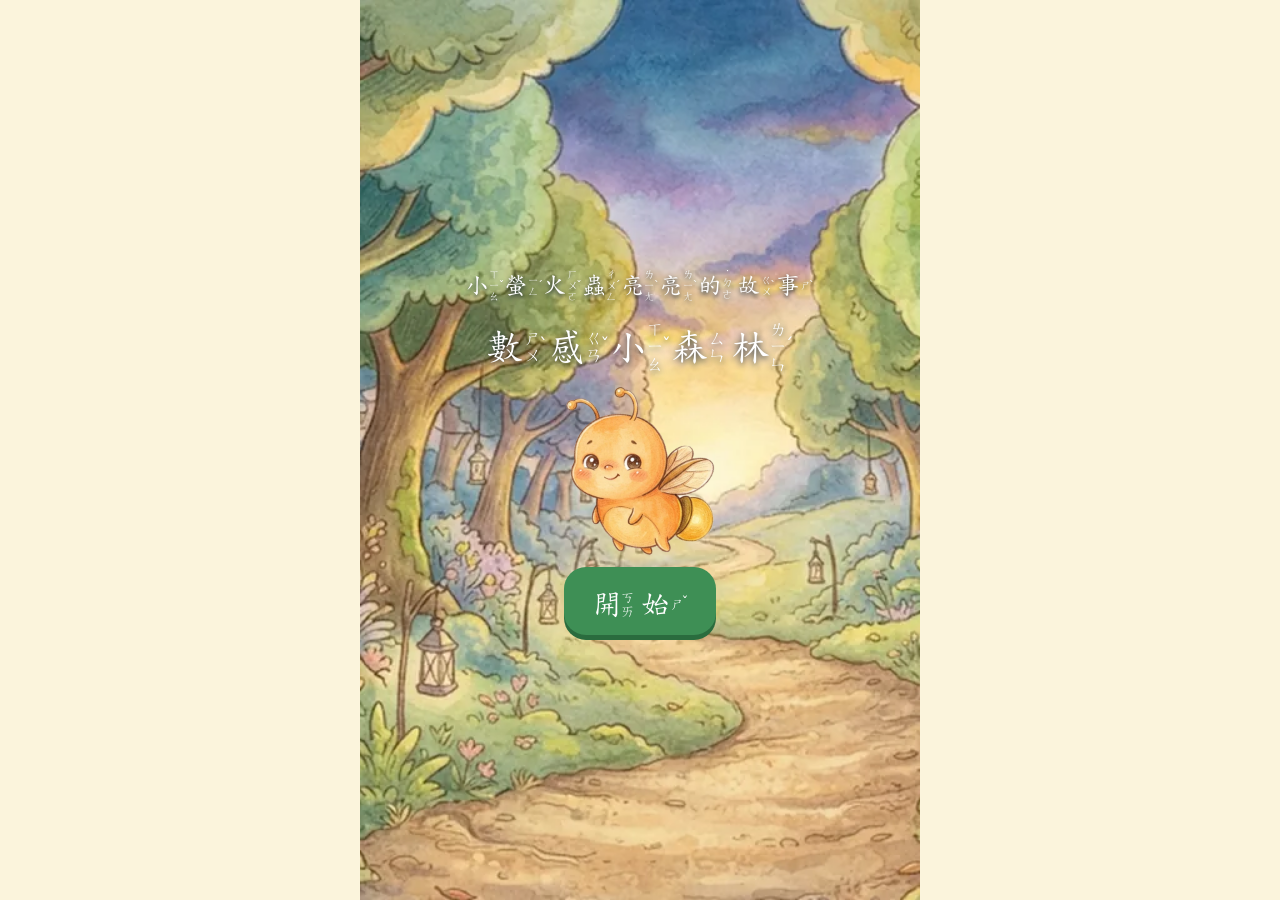
==== index.html @ 3691287b "更新網站 2026-11-02 13:04 Co-Authored-By: Claude Opus 5.5 <noreply@anthropic.com>" ====
<!doctype html>
<html lang="zh-Hant">
<head>
<meta charset="utf-8">
<meta name="viewport" content="width=device-width,initial-scale=1,viewport-fit=cover,user-scalable=no">
<meta name="theme-color" content="#3e8f55">
<title>數感小森林</title>
<link rel="stylesheet" href="style.css?v=202611021304">
</head>
<body>
<main id="app"></main>
<script>window.APP_V="202611021304"</script>
<script src="zy.js?v=202611021304"></script>
<script src="quiz.js?v=202611021304"></script>
<script src="logic.js?v=202611021304"></script>
<script src="story.js?v=202611021304"></script>
<script src="game.js?v=202611021304"></script>
</body>
</html>
---- style.css ----
@font-face { font-family: "SGKai"; src: url(assets/kai.woff2) format("woff2"); font-display: swap; }
:root { --paper: #fbf4dc; --card: #fffdf7; --ink: #2f4032; --soft: #6b7a66; --line: #dcd2ac; --leaf: #3e8f55; --sun: #f2b632; --berry: #d6476b; --good: #2f9e6a; --warn: #d9772b; --sky: #3b82c4; }
* { box-sizing: border-box; -webkit-tap-highlight-color: transparent; }
html, body { margin: 0; background: var(--paper); color: var(--ink); font-family: "SGKai", "DFKai-SB", "BiauKai", "Kaiti TC", serif; overscroll-behavior: none; }
body { line-height: 1.6; font-size: 24px; }
#app { max-width: 560px; margin: 0 auto; padding: 8px 14px 28px; min-height: 100dvh; }
button { font: inherit; color: inherit; cursor: pointer; }
.num { font-family: "Trebuchet MS", "Arial Rounded MT Bold", Arial, sans-serif; font-weight: 700; }
.num.big { font-size: 40px; }
/* 注音 */
.zc { display: inline-flex; align-items: center; white-space: nowrap; line-height: 1.2; vertical-align: middle; }
.bp { position: relative; display: inline-flex; flex-direction: column; align-items: center; justify-content: center; width: 1.3em; padding-right: .42em; margin-left: .04em; font: 400 max(.46em, 11px)/1.02 "Microsoft JhengHei", "PingFang TC", "Noto Sans TC", system-ui, sans-serif; color: inherit; letter-spacing: 0; }
.bp span { display: block; }
.bp .tone { position: absolute; right: 0; top: 50%; transform: translateY(-55%); font-style: normal; line-height: 1; }
.bp .qing { display: block; font-style: normal; line-height: .5; }
.parent .bp { display: none; }
/* 上方 */
.top { display: flex; align-items: center; gap: 8px; margin-bottom: 8px; min-height: 52px; }
.icon-btn { width: 50px; height: 50px; border-radius: 50%; border: 2px solid var(--line); background: var(--card); font-size: 24px; flex: none; line-height: 1; padding: 0; }
.dots { flex: 1; display: flex; gap: 6px; align-items: center; min-width: 0; }
.dots i { width: 15px; height: 15px; border-radius: 50%; background: #e9dfbd; }
.dots i.g2 { background: var(--sun); } .dots i.g1 { background: #f7dc8f; } .dots i.g0 { background: #cbbf9a; }
.sem { background: var(--leaf); color: #fff; border-radius: 12px; padding: 2px 9px; font-size: 18px; flex: none; }
.skip { border: 2px solid var(--line); background: var(--card); border-radius: 22px; padding: 4px 13px; font-size: 19px; min-height: 48px; }
.say { display: flex; gap: 8px; align-items: flex-start; }
.spk { width: 46px; height: 46px; flex: none; border-radius: 50%; border: 2px solid var(--sun); background: #fff6d6; font-size: 21px; padding: 0; line-height: 1; }
.prompt1 { font-size: 27px; line-height: 1.45; flex: 1; }
.prompt1 .num { font-size: 32px; color: var(--berry); }
.scene { margin: 8px 0; } .scene:empty { display: none; }
.work { margin: 8px 0; }
.mg { font-size: 25px; min-height: 8px; text-align: center; line-height: 1.4; }
.mg.good { color: var(--good); } .mg.hint { color: var(--warn); }
.actions { display: flex; gap: 10px; justify-content: center; flex-wrap: wrap; margin-top: 8px; }
.btn { border: none; background: var(--leaf); color: #fff; border-radius: 22px; padding: 10px 28px; font-size: 26px; min-height: 66px; box-shadow: 0 5px 0 #2a6c3e; }
.btn.big { font-size: 30px; min-width: 150px; }
.btn.alt { background: #fff; color: var(--ink); box-shadow: 0 5px 0 var(--line); border: 2px solid var(--line); }
.btn:active { transform: translateY(3px); box-shadow: 0 2px 0 #2a6c3e; }
/* 物品 */
.ic { display: block; width: 100%; height: 100%; }
.it, .di, .fi { position: relative; display: inline-flex; align-items: center; justify-content: center; }
.bdg { position: absolute; right: -4px; top: -6px; min-width: 25px; height: 25px; background: var(--berry); color: #fff; border-radius: 13px; font: 700 16px/25px Arial, sans-serif; text-align: center; padding: 0 3px; font-style: normal; z-index: 2; pointer-events: none; }
.items { display: grid; grid-template-columns: repeat(5, 1fr); gap: 5px; justify-items: center; align-items: center; max-width: 360px; margin: 0 auto; }
.items > * { width: 100%; aspect-ratio: 1; max-width: 66px; }
.items.szS { grid-template-columns: repeat(5, 1fr); gap: 3px; } .items.szS > * { max-width: 48px; }
.gone { opacity: .28; filter: grayscale(1); display: inline-flex; }
.ghost { opacity: .35; outline: 3px dashed var(--line); border-radius: 12px; display: inline-flex; }
.empty { width: 120px; margin: 0 auto; }
.ani { display: block; max-width: 100%; height: 100%; object-fit: contain; pointer-events: none; user-select: none; }
.it svg, .it img { pointer-events: none; }
.lightme { background: none; border: none; padding: 0; position: relative; }
.lightme .tail { transition: .2s; }
.lightme.on .tail, .it.on .tail { fill: #ffe35c; filter: drop-shadow(0 0 7px #ffc400); }
.flash { animation: flash .35s 3 alternate; }
@keyframes flash { to { filter: brightness(1.35) drop-shadow(0 0 7px #ffc400); background-color: #fff2a8; } }
.shake { animation: shk .35s; } @keyframes shk { 25% { transform: translateX(-7px); } 75% { transform: translateX(7px); } }
.pop { animation: pop .3s; } @keyframes pop { from { transform: scale(.82); opacity: 0; } }
/* 選項 */
.opts { display: grid; gap: 10px; }
.opts.n2 { grid-template-columns: 1fr 1fr; } .opts.n3 { grid-template-columns: 1fr 1fr 1fr; } .opts.n4 { grid-template-columns: 1fr 1fr; }
.opt { min-height: 84px; border: 3px solid var(--line); background: var(--card); border-radius: 20px; font-size: 25px; padding: 7px 5px; display: flex; flex-direction: column; align-items: center; justify-content: center; line-height: 1.25; box-shadow: 0 4px 0 var(--line); position: relative; }
.opt.yes { border-color: var(--good); background: #e4f7ea; } .opt.no { border-color: #d9b4a8; opacity: .55; }
.opt .ic { width: 66px; height: 66px; } .opt .ani { height: 64px; }
.swatch { display: block; width: 58px; height: 28px; border-radius: 14px; margin-bottom: 3px; }
/* 拖放 */
.dg { touch-action: none; user-select: none; cursor: grab; }
.lift { opacity: .3; }
.ghost-d { position: fixed; z-index: 99; pointer-events: none; margin: 0; }
.pile { display: flex; flex-wrap: wrap; justify-content: center; gap: 5px; min-height: 66px; padding: 6px; background: #f4ebc9; border-radius: 16px; }
.di { width: 58px; height: 58px; }
.dz { border: 3px dashed #bba873; border-radius: 18px; background: #fffbe9; margin-top: 9px; }
.dz-in { display: flex; flex-wrap: wrap; gap: 3px; justify-content: center; align-items: center; min-height: 60px; padding: 4px; }
.dz-in .di { width: 50px; height: 50px; }
#dz { display: flex; align-items: center; padding: 5px; min-height: 120px; }
.dz-ic { width: 66px; flex: none; } #dz .dz-in { flex: 1; }
.plates { display: grid; grid-template-columns: 1fr 1fr; gap: 9px; }
.plate { border-radius: 50%; aspect-ratio: 1.1; display: flex; align-items: center; justify-content: center; border-style: solid; background: #fff; }
.bins { display: grid; gap: 8px; } .bins.n2, .bins.n4 { grid-template-columns: 1fr 1fr; } .bins.n3 { grid-template-columns: 1fr 1fr 1fr; }
.bin { padding: 5px; text-align: center; min-height: 118px; }
.bin b { font-weight: 400; font-size: 23px; }
.outl { display: block; width: 62px; height: 62px; margin: 0 auto; opacity: .3; filter: grayscale(.4); }
.binic { display: block; width: 44px; height: 44px; margin: 0 auto; }
.can { border-style: solid; border-width: 4px; border-top-width: 10px; border-radius: 8px 8px 18px 18px; }
.di.sel { outline: 4px solid var(--sun); border-radius: 8px; }
.ani-d { width: 62px; height: 62px; }
.boat { border: none; background: linear-gradient(#b87b45, #8a5a2b); border-radius: 12px 12px 60px 60px; padding: 9px; min-height: 96px; }
.boat .dz-in { min-height: 72px; } .boat .di { width: 54px; height: 54px; }
/* 兩群 */
.two { display: flex; align-items: center; gap: 6px; justify-content: center; }
.grp { flex: 1; min-width: 0; background: #fffbe9; border: 2px solid var(--line); border-radius: 16px; padding: 7px 4px; min-height: 76px; }
.grp-t { margin: 0 0 3px; font-size: 21px; text-align: center; line-height: 1.2; }
.grp .items { grid-template-columns: repeat(4, 1fr); } .sign { font-family: Arial; font-size: 34px; color: var(--berry); }
.two .grp .items > * { max-width: 46px; }
.two.small .grp { padding: 4px; }
/* 串 */
.strand { display: flex; margin: 3px auto; max-width: 340px; background: linear-gradient(transparent 46%, #8a5a2b 46%, #8a5a2b 54%, transparent 54%); justify-content: space-between; }
.strand > * { width: 9.6%; aspect-ratio: 1; display: block; }
.strand.tied { background: linear-gradient(transparent 44%, #d6476b 44%, #d6476b 56%, transparent 56%); }
.strand .bdg { min-width: 18px; height: 18px; font-size: 12px; line-height: 18px; }
.loose { display: flex; gap: 4px; justify-content: center; margin-top: 6px; flex-wrap: wrap; } .loose > * { width: 32px; height: 32px; }
.two.small .loose > * { width: 16px; height: 16px; } .two.small .strand > * { min-width: 0; }
.rack { min-height: 60px; } .rack-b { display: flex; flex-wrap: wrap; gap: 1px; margin: 2px; background: #f4ebc9; border-radius: 8px; padding: 1px; }
.rack-b .cellb { width: 26px; height: 42px; } .rack-b .tied { width: 62px; height: 62px; }
.rack { display: flex; flex-wrap: wrap; flex-direction: column; gap: 2px; }
.strand .cellb { width: 9.6%; aspect-ratio: 1; }
.pile.small .sb { width: 50px; height: 50px; border: none; background: none; padding: 0; }
/* 樹枝 */
.sticks { display: flex; flex-wrap: wrap; gap: 1px; justify-content: center; }
.sticks .bdl { width: 60px; height: 66px; } .sticks .one { width: 26px; height: 58px; }
.sticks.ones { margin-top: 5px; }
.two.small .sticks .bdl { width: 40px; height: 44px; } .two.small .sticks .one { width: 15px; height: 34px; }
.offable { background: none; border: none; padding: 0; cursor: pointer; } .out { opacity: .15; pointer-events: none; filter: grayscale(1); }
.flyaway { animation: fly .7s forwards; } @keyframes fly { to { transform: translate(35px, -90px) rotate(20deg); opacity: 0; } }
/* 十格盤 */
.frame { display: grid; grid-template-columns: repeat(5, 1fr); gap: 3px; max-width: 340px; margin: 5px auto; background: #8a5a2b; padding: 4px; border-radius: 10px; }
.cell { aspect-ratio: 1; background: #fffbe9; border-radius: 5px; display: flex; align-items: center; justify-content: center; }
.cell > * { width: 92%; height: 92%; } .fi { pointer-events: none; }
.fab .frame { max-width: 270px; }
.gone-row { display: flex; gap: 3px; justify-content: center; } .gone-row > * { width: 28px; height: 28px; }
/* 比長短 */
.track { position: relative; padding: 8px 0 8px 18px; background: #f4ebc9; border-radius: 14px; overflow: hidden; }
.startline { position: absolute; left: 16px; top: 0; bottom: 0; width: 5px; background: var(--berry); }
.worm { display: flex; align-items: center; margin: 7px 0; }
.seg { width: 34px; height: 34px; border-radius: 50%; border: 2px solid #fff6; margin-right: -2px; }
.wface { width: 36px; height: 36px; border-radius: 50%; position: relative; border: 2px solid #fff6; }
.wface::before, .wface::after { content: ''; position: absolute; top: 12px; width: 7px; height: 7px; border-radius: 50%; background: #23304a; } .wface::before { left: 8px; } .wface::after { right: 7px; }
.seg .bdg { font-size: 12px; min-width: 17px; height: 17px; line-height: 17px; }
.aw { touch-action: none; cursor: grab; width: max-content; } .aw.snap { filter: drop-shadow(0 0 5px #ffc400); }
.stand { position: relative; display: flex; justify-content: space-around; align-items: flex-end; height: 240px; background: #f4ebc9; border-radius: 14px; border-bottom: 6px solid #8a5a2b; }
.tall { text-align: center; display: flex; flex-direction: column; align-items: center; justify-content: flex-end; } .tall small { font-size: 18px; line-height: 1.1; }
.aw.v { align-self: flex-end; }
.ground { position: absolute; bottom: 0; left: 0; right: 0; height: 0; }
.hop { display: flex; align-items: center; height: 56px; } .hop .it { width: 32px; height: 32px; } .far .hop .ani { margin-left: 3px; }
/* 排隊 */
.queue { display: flex; align-items: flex-end; justify-content: flex-start; gap: 2px; background: #f4ebc9; border-radius: 14px; padding: 6px 2px; overflow: hidden; }
.front { font-size: 19px; color: var(--berry); flex: none; align-self: center; }
.q-a { flex: 1 1 0; min-width: 0; max-width: 64px; height: 78px; background: none; border: 3px solid transparent; border-radius: 12px; padding: 0; position: relative; display: block; }
.q-a .ani { width: 100%; height: 100%; } .q-a.yes, .q-a.mk { border-color: var(--good); background: #e4f7ea; } .q-a.no { opacity: .45; }
.ani-it { display: block; width: 100%; height: 100%; }
.pairs .pair-r { display: flex; gap: 2px; justify-content: center; } .pairs .it, .pairs .empty1 { width: 52px; height: 56px; }
/* 連線 */
.mt { position: relative; padding: 2px 0; } .mt-l { position: absolute; inset: 0; width: 100%; height: 100%; pointer-events: none; z-index: 2; }
.mt-r { display: flex; justify-content: center; gap: 4px; } .mt-r.bot { margin-top: 70px; }
.mt-a, .mt-b { width: 56px; height: 62px; border: 3px solid transparent; border-radius: 12px; background: #fffbe9; padding: 2px; } .sel { border-color: var(--sun) !important; } .used { background: #e4f7ea; }
.mt-a .ani { height: 100%; width: 100%; }
/* 鐘 */
.clock { display: block; width: min(280px, 72vw); margin: 0 auto; touch-action: none; }
#dial .hh, #dial .mh { cursor: grab; }
.big-ic { width: 130px; height: 130px; margin: 0 auto; }
/* 排事 */
.cards { display: grid; grid-template-columns: 1fr 1fr 1fr; gap: 8px; }
.card1 { position: relative; background: var(--card); border: 3px solid var(--line); border-radius: 16px; padding: 7px 2px; font-size: 23px; line-height: 1.25; } .card1 .ic { width: 62px; height: 62px; margin: 0 auto; }
/* 月曆 */
.cal { background: #fff; border: 3px solid #8a5a2b; border-radius: 13px; padding: 5px; max-width: 370px; margin: 0 auto; } .cal-m { text-align: center; font-size: 21px; line-height: 1.2; }
.cal-h, .cal-g { display: grid; grid-template-columns: repeat(7, 1fr); gap: 2px; text-align: center; } .cal-h b { font-weight: 400; font-size: 20px; line-height: 1.2; }
.cal-d { position: relative; aspect-ratio: 1; min-height: 44px; border: 1px solid var(--line); background: #fffbe9; border-radius: 7px; padding: 0; font: 700 17px Arial, sans-serif; }
.cal-d.mk { background: #ffe08a; border-color: var(--warn); } .cal-d.today { background: #d2ecd6; } .stard { position: absolute; top: -2px; right: 1px; font-size: 13px; font-style: normal; color: var(--warn); }
.scene .cal-d { min-height: 34px; pointer-events: none; font-size: 15px; }
.week { display: grid; grid-template-columns: repeat(7, 1fr); gap: 4px; } .wk { background: #fffbe9; border: 2px solid var(--line); border-radius: 9px; text-align: center; font-size: 22px; } .wk.mk { background: #ffe08a; }
/* 錢 */
.coin { display: block; width: 100%; height: 100%; }
.thing { display: flex; align-items: center; justify-content: center; gap: 7px; } .thing > svg { width: 62px; height: 62px; } .tag { background: #fff6d6; border: 2px solid var(--sun); border-radius: 13px; padding: 1px 13px; }
.tray { min-height: 92px; border-radius: 42px; border-style: solid; background: #f4ebc9; } .tray.tall2 { min-height: 150px; border-radius: 18px; }
.bank { display: flex; gap: 8px; justify-content: center; margin-top: 9px; }
.cb { width: 74px; height: 74px; border: none; background: none; padding: 0; } .cb.big { width: 104px; height: 118px; background: #f4ebc9; border-radius: 15px; padding: 5px; display: flex; flex-direction: column; align-items: center; font-size: 22px; line-height: 1.2; } .cb.big .ic { flex: 1; min-height: 0; }
.tc { width: 44px; height: 44px; border: none; background: none; padding: 0; } .tc.bdl { width: 52px; height: 60px; } .tc.one { width: 26px; height: 58px; }
/* 按鍵 */
.pad { display: grid; grid-template-columns: repeat(3, 1fr); gap: 7px; max-width: 330px; margin: 0 auto; }
.pad-show { grid-column: 1/4; height: 56px; background: #fff; border: 3px solid var(--line); border-radius: 13px; text-align: center; font: 700 38px/50px Arial, sans-serif; color: var(--berry); }
.pad button { height: 62px; border: 2px solid var(--line); border-bottom-width: 5px; background: var(--card); border-radius: 15px; font: 700 31px Arial, sans-serif; }
.pad .pad-ok { background: var(--leaf); color: #fff; border-color: #2a6c3e; font-family: "SGKai", serif; font-weight: 400; } .pad .pad-x { background: #f4ebc9; }
/* 路 */
.road { display: grid; grid-template-columns: repeat(var(--n), 1fr); padding: 4px; border: none; border-top: 3px solid #bda26a; border-bottom: 3px solid #bda26a; background: #e9d6a3; border-radius: 0; min-height: 70px; align-items: center; }
.slot { position: relative; display: block; aspect-ratio: 1; outline: 2px dashed #ad9663; outline-offset: -3px; }
.slot .bdg { top: -9px; }
.paths { background: #f4ebc9; border-radius: 13px; padding: 6px; } .path-r { display: flex; margin: 6px 0; align-items: center; min-height: 40px; }
.path-r .it { width: 38px; height: 38px; flex: none; } .joint { width: 4px; height: 44px; background: var(--berry); margin: 0 3px; flex: none; }
.path-r.foot .it { width: calc(100% / 6); height: 54px; flex: none; }
.path-r.clip .it { width: calc(100% / var(--w)); min-width: 0; height: 30px; flex: none; }
.path-r.foot .it { width: calc(100% / (var(--w) / 3)); }
.path-road { height: 10px; background: #bda26a; border-radius: 5px; }
/* 形狀 */
.tries { display: flex; justify-content: center; gap: 13px; min-height: 150px; align-items: flex-end; overflow: hidden; }
.try { width: 96px; height: 96px; background: none; border: none; padding: 0; position: relative; }
.roll { animation: roll 1.1s forwards; } @keyframes roll { to { transform: translateX(130px) rotate(540deg); opacity: .5; } }
.still { animation: shk .4s; } .fall { animation: fall .6s forwards; } @keyframes fall { 50% { transform: translateY(-50px); } to { transform: translate(60px, 0) rotate(120deg); } }
.dbl { position: absolute; left: 0; bottom: 94%; width: 100%; height: 100%; animation: pop .3s; }
.puz { display: block; width: min(270px, 70vw); margin: 0 auto; background: #fffbe9; border-radius: 13px; touch-action: none; }
.pcs { display: flex; flex-wrap: wrap; gap: 7px; justify-content: center; align-items: center; margin-top: 8px; min-height: 90px; background: #f4ebc9; border-radius: 13px; padding: 5px; } .pc { display: inline-block; } .pc svg { display: block; }
.dot { cursor: pointer; }
.blk-w { display: grid; grid-template-columns: 1fr 1fr; gap: 12px; } .blk { display: grid; gap: 2px; background: #f4ebc9; padding: 4px; border-radius: 9px; }
.bk { aspect-ratio: 1; min-height: 44px; border: 1px dashed #c6b57f; background: #fffbe9; border-radius: 5px; padding: 0; display: block; } .bk.f { background: #4f9ad6; border: 2px solid #2f6da6; }
/* 記錄 */
.marks { display: flex; justify-content: center; gap: 9px; } .mk-b { width: 56px; height: 56px; font-size: 27px; border-radius: 13px; border: 3px solid var(--line); background: var(--card); } .mk-b.sel { border-color: var(--sun); background: #fff6d6; }
.rec { border-bottom: 2px dashed var(--line); padding: 4px 0; } .rec-h { display: flex; gap: 2px; align-items: center; flex-wrap: wrap; } .rec-h b { font-weight: 400; margin-right: 4px; } .rec-h .ic { width: 34px; height: 34px; }
.rec-m { display: flex; align-items: center; gap: 5px; } .addm { width: 52px; height: 52px; border-radius: 50%; border: 2px solid var(--leaf); background: #e4f7ea; font-size: 25px; flex: none; padding: 0; } .ml { border: none; background: none; font-size: 25px; padding: 0 3px; }
.rec-l { display: flex; flex-wrap: wrap; }
.tally .t-row { display: flex; align-items: center; flex-wrap: wrap; gap: 2px; border-bottom: 2px dashed var(--line); padding: 2px 0; } .t-row b { font-weight: 400; margin-right: 6px; } .t-row .it { width: 42px; height: 42px; }
.bundle-big { display: block; width: 132px; height: 150px; border: none; background: none; margin: 0 auto; }
/* 首頁 */
.home-head { position: relative; margin: -8px -14px 8px; padding: 10px 14px 12px; background-size: cover; background-position: center; color: #fff; }
.home-head .vc { position: absolute; right: 10px; top: 10px; }
.logo { font-size: 38px; white-space: nowrap; margin: 0; text-shadow: 0 2px 6px #123; font-weight: 400; } .logo.small { font-size: 30px; }
.kicker { font-size: 24px; margin: 0; text-shadow: 0 2px 4px #123; }
.hero-row { display: flex; align-items: center; gap: 6px; margin-top: 3px; } .hero-row img { width: 72px; flex: none; }
.hero-say { display: flex; align-items: center; gap: 5px; background: #fffef7ee; color: var(--ink); padding: 5px 9px; border-radius: 15px; font-size: 23px; line-height: 1.3; }
.lit-bar { height: 11px; border-radius: 6px; background: #ffffff66; margin-top: 7px; overflow: hidden; } .lit-bar i { display: block; height: 100%; background: var(--sun); }
.part { font-size: 27px; margin: 11px 0 4px; font-weight: 400; color: var(--leaf); }
.stn-grid { display: grid; grid-template-columns: 1fr 1fr; gap: 9px; }
.stn { position: relative; height: 128px; border: 3px solid var(--line); border-radius: 17px; background-size: cover; background-position: center; padding: 0; overflow: hidden; display: flex; flex-direction: column; justify-content: flex-end; filter: saturate(.72) brightness(.92); }
.stn.lit { filter: none; border-color: var(--sun); } .stn.now { filter: none; border-color: var(--leaf); box-shadow: 0 0 0 3px #3e8f5555; }
.stn b { background: #fffef2e6; font-size: 23px; font-weight: 400; line-height: 1.25; padding: 2px 2px; display: block; text-align: center; }
.stn-n { position: absolute; left: 5px; top: 5px; background: var(--ink); color: #fff; border-radius: 12px; min-width: 28px; font: 700 17px/26px Arial; }
.stn-sem { position: absolute; right: 4px; top: 4px; font-size: 16px; padding: 0 5px; line-height: 1.3; } .stn-l { position: absolute; left: 38px; top: 3px; font-size: 16px; }
.dock { display: flex; gap: 8px; margin-top: 13px; } .dock button { flex: 1; min-height: 64px; border-radius: 16px; border: 2px solid var(--line); background: var(--card); font-size: 22px; }
.cover { margin: -8px -14px; min-height: 100dvh; background-size: cover; background-position: center; display: flex; flex-direction: column; align-items: center; justify-content: center; gap: 11px; color: #fff; }
.hero-big { width: 150px; }
.comic { margin: -8px -14px -28px; min-height: 100dvh; background-size: cover; background-position: center; display: flex; flex-direction: column; align-items: center; justify-content: flex-end; padding: 12px; gap: 11px; position: relative; }
.comic-top { position: absolute; top: 9px; left: 9px; right: 9px; display: flex; justify-content: space-between; } .comic-who { width: 170px; max-height: 40vh; object-fit: contain; }
.bubble { display: flex; gap: 7px; background: #fffef7f4; border: 3px solid var(--sun); border-radius: 20px; padding: 11px; width: 100%; align-items: flex-start; } .bubble-t { font-size: 28px; line-height: 1.45; }
.word-card { background: var(--berry); color: #fff; padding: 7px 24px; border-radius: 20px; font-size: 40px; box-shadow: 0 5px 0 #a02d4d; }
.st-img { height: 180px; background-size: cover; background-position: center; border-radius: 17px; display: flex; align-items: flex-end; justify-content: center; } .st-img img { height: 124px; }
.st-name { font-size: 31px; font-weight: 400; margin: 9px 0 3px; display: flex; align-items: center; gap: 7px; flex-wrap: wrap; } .st-say { margin: 3px 0 9px; font-size: 25px; }
.end { margin: -8px -14px -28px; min-height: 100dvh; background-size: cover; display: flex; align-items: center; justify-content: center; padding: 16px; } .end-card { background: #fffef7f2; border-radius: 22px; padding: 15px; text-align: center; width: 100%; } .end-t { font-size: 33px; font-weight: 400; margin: 3px 0; } .end-l { margin: 3px 0 9px; font-size: 25px; } .lamps { margin: 0; font-size: 33px; line-height: 1.1; }
.parent { font-family: "Microsoft JhengHei", sans-serif; font-size: 16px; } .parent table { border-collapse: collapse; width: 100%; } .parent td, .parent th { border: 1px solid var(--line); padding: 3px 5px; }
/* 題庫頁共用 */
.page-h { font-size: 27px; font-weight: 400; margin: 0; } .tag { font-size: 23px; margin: 5px 0; }
.lessons { display: grid; gap: 8px; } .lesson { display: flex; justify-content: space-between; align-items: center; background: var(--card); border: 2px solid var(--line); border-radius: 15px; padding: 9px; font-size: 23px; } .l-t { display: flex; flex-direction: column; } .l-t b { font-weight: 400; } small { font-size: .78em; }
.trail { text-align: center; font-size: 21px; } .prompt { font-size: 26px; line-height: 1.5; } .msg { font-size: 23px; } .msg.good { color: var(--good); } .msg.hint { color: var(--warn); }
.choices.col { display: grid; gap: 8px; width: 100%; } .choice { background: var(--card); border: 3px solid var(--line); border-radius: 15px; min-height: 66px; font-size: 25px; } .choice.no { opacity: .5; }

.opt-t { display: inline-block; line-height: 1.3; }
.opts.n3 .opt { font-size: 22px; }
.opt .opt-t .num { font-size: 26px; }

.path-r .it { flex: 1 1 0; min-width: 0; max-width: 38px; }
.path-r .it svg { width: 100%; }
.joint { flex: none; }
.scene .frame { max-width: 250px; margin: 3px auto; }
.scene .fab .frame { max-width: 250px; }
.pad.done button { display: none; }
.cover { margin-bottom: -28px; }

/* 單元數感測驗 */
.quiz-entry { position: relative; z-index: 2; display: flex; align-items: center; gap: 10px; width: 100%; background: rgba(255,253,247,.97); border-radius: 16px; border-bottom: 4px solid #d8c9a6; padding: 8px 14px; margin-bottom: 10px; min-height: 58px; }
.quiz-entry b { font-size: 21px; flex: 1; text-align: left; }
.quiz-entry small { font-size: 15px; color: var(--soft); }
.quiz-entry span { font-family: system-ui, sans-serif; font-size: 22px; }
.q-units { display: flex; flex-direction: column; gap: 10px; }
.q-unit { background: var(--card); border: 2px solid var(--line); border-radius: 14px; padding: 10px; display: flex; flex-direction: column; gap: 5px; }
.q-unit > b { font-size: 20px; }
.q-unit > small { font-size: 15px; color: var(--soft); line-height: 1.6; }
.q-lv { display: grid; grid-template-columns: repeat(3, 1fr); gap: 5px; }
.q-lv button { display: flex; flex-direction: column; align-items: center; background: #fff7e0; border: 2px solid var(--sun); border-bottom-width: 4px; border-radius: 10px; padding: 5px 2px; min-height: 58px; font-size: 16px; }
.q-lv button small { font-size: 13px; color: var(--soft); }
.q-bar { height: 8px; background: #eef0f4; border-radius: 99px; overflow: hidden; margin-bottom: 6px; }
.q-bar i { display: block; height: 100%; background: var(--leaf); }
.q-pic { white-space: pre-line; text-align: center; font-size: 26px; line-height: 1.35; font-family: system-ui, sans-serif; margin: 8px 0; word-break: break-all; }
.choices.col .choice { width: 100%; }
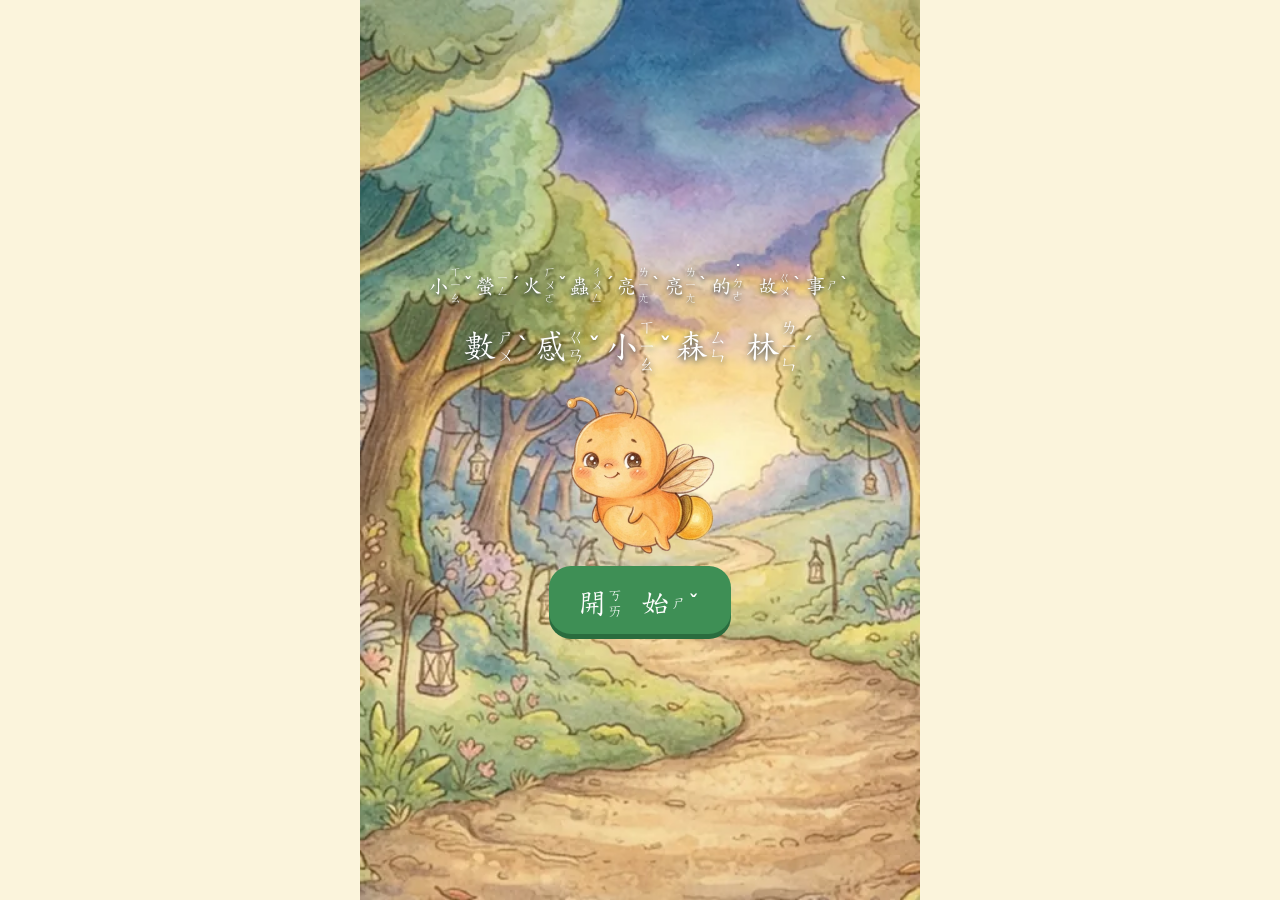
==== commit ffcb09ea: "更新網站 2026-11-02 14:15 Co-Authored-By: Claude Opus 5.5 <noreply@anthropic.com>" ====
--- a/index.html
+++ b/index.html
@@ -5,15 +5,15 @@
 <meta name="viewport" content="width=device-width,initial-scale=1,viewport-fit=cover,user-scalable=no">
 <meta name="theme-color" content="#3e8f55">
 <title>數感小森林</title>
-<link rel="stylesheet" href="style.css?v=202611021304">
+<link rel="stylesheet" href="style.css?v=202611021415">
 </head>
 <body>
 <main id="app"></main>
-<script>window.APP_V="202611021304"</script>
-<script src="zy.js?v=202611021304"></script>
-<script src="quiz.js?v=202611021304"></script>
-<script src="logic.js?v=202611021304"></script>
-<script src="story.js?v=202611021304"></script>
-<script src="game.js?v=202611021304"></script>
+<script>window.APP_V="202611021415"</script>
+<script src="zy.js?v=202611021415"></script>
+<script src="quiz.js?v=202611021415"></script>
+<script src="logic.js?v=202611021415"></script>
+<script src="story.js?v=202611021415"></script>
+<script src="game.js?v=202611021415"></script>
 </body>
 </html>
--- a/style.css
+++ b/style.css
@@ -239,6 +239,15 @@
 .scene .fab .frame { max-width: 250px; }
 .pad.done button { display: none; }
 .cover { margin-bottom: -28px; }
+/* 聲調要看得清楚：獨立一欄、放大加粗 */
+.bp { font-size: max(.5em, 12px); line-height: 1.08; width: 1.9em; padding-right: .9em; margin-right: .08em; }
+.bp .tone { right: 0; width: .9em; text-align: center; font-size: 1.3em; font-weight: 700; top: 50%; transform: translateY(-50%); }
+.bp .qing { font-size: 1.35em; font-weight: 700; line-height: .55; }
+/* 聲調欄寬和字級對齊，不壓到注音 */
+.bp { width: 2.05em; padding-right: 1.05em; }
+.bp .tone { width: .8em; }
+.logo { font-size: 34px; } .kicker { font-size: 21px; }
+.week { grid-template-columns: repeat(7, minmax(0, 1fr)); gap: 2px; } .wk { font-size: 17px; border-width: 1px; }
 
 /* 單元數感測驗 */
 .quiz-entry { position: relative; z-index: 2; display: flex; align-items: center; gap: 10px; width: 100%; background: rgba(255,253,247,.97); border-radius: 16px; border-bottom: 4px solid #d8c9a6; padding: 8px 14px; margin-bottom: 10px; min-height: 58px; }
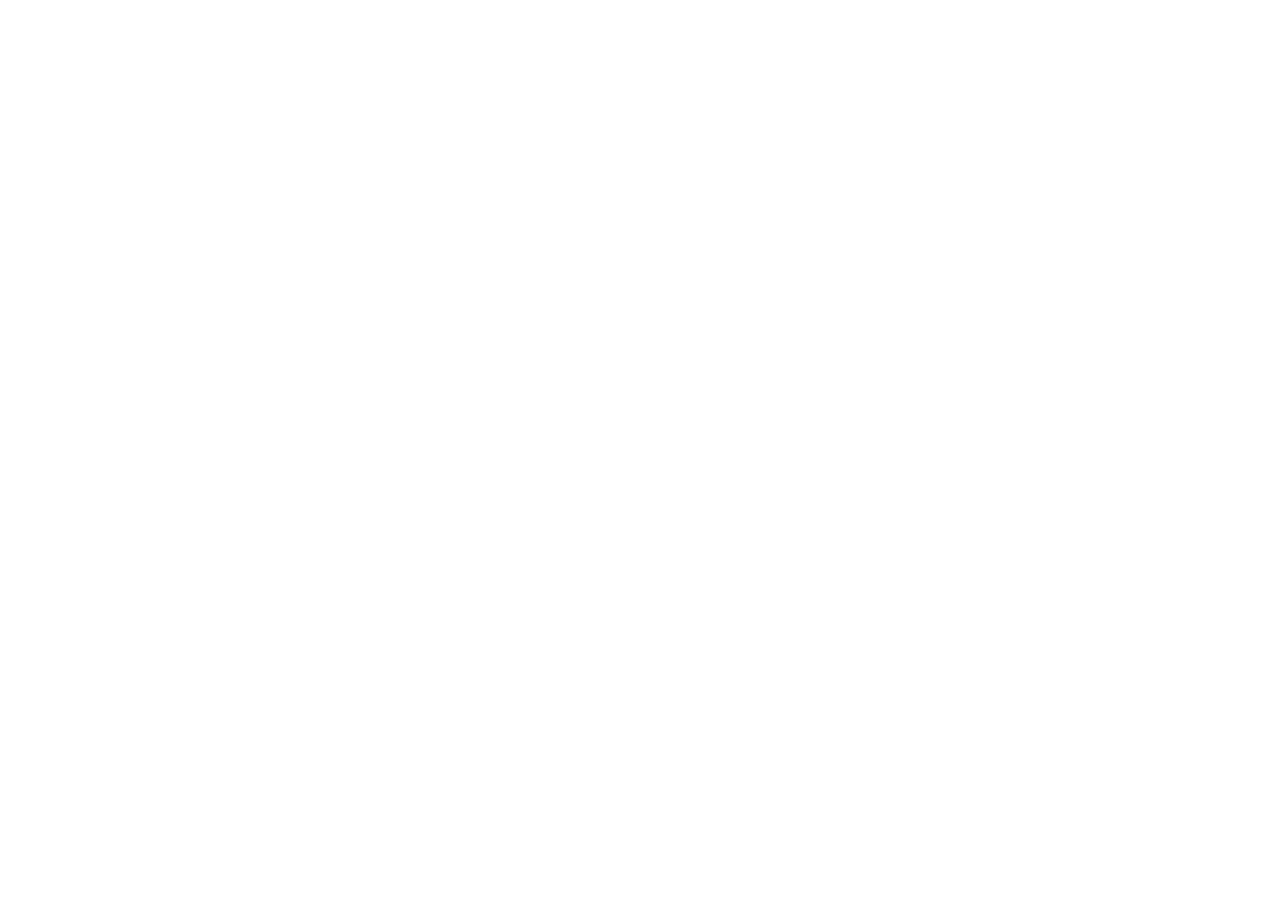
==== commit edea7155: "遊戲併入數感小學堂，舊網址改為轉址 Co-Authored-By: Claude Opus 5.5 <noreply@anthropic.com>" ====
--- a/index.html
+++ b/index.html
@@ -1,19 +1,4 @@
-<!doctype html>
-<html lang="zh-Hant">
-<head>
-<meta charset="utf-8">
-<meta name="viewport" content="width=device-width,initial-scale=1,viewport-fit=cover,user-scalable=no">
-<meta name="theme-color" content="#3e8f55">
-<title>數感小森林</title>
-<link rel="stylesheet" href="style.css?v=202611021415">
-</head>
-<body>
-<main id="app"></main>
-<script>window.APP_V="202611021415"</script>
-<script src="zy.js?v=202611021415"></script>
-<script src="quiz.js?v=202611021415"></script>
-<script src="logic.js?v=202611021415"></script>
-<script src="story.js?v=202611021415"></script>
-<script src="game.js?v=202611021415"></script>
-</body>
-</html>
+<!doctype html><html lang="zh-Hant"><head><meta charset="utf-8"><meta name="viewport" content="width=device-width,initial-scale=1">
+<title>數感小學堂</title><meta http-equiv="refresh" content="0;url=https://bgjd315-cloud.github.io/shugan-school/g1/"><link rel="canonical" href="https://bgjd315-cloud.github.io/shugan-school/g1/">
+<script>location.replace('https://bgjd315-cloud.github.io/shugan-school/g1/'+location.search+location.hash)</script></head>
+<body><p>遊戲搬家了：<a href="https://bgjd315-cloud.github.io/shugan-school/g1/">到數感小學堂</a></p></body></html>
